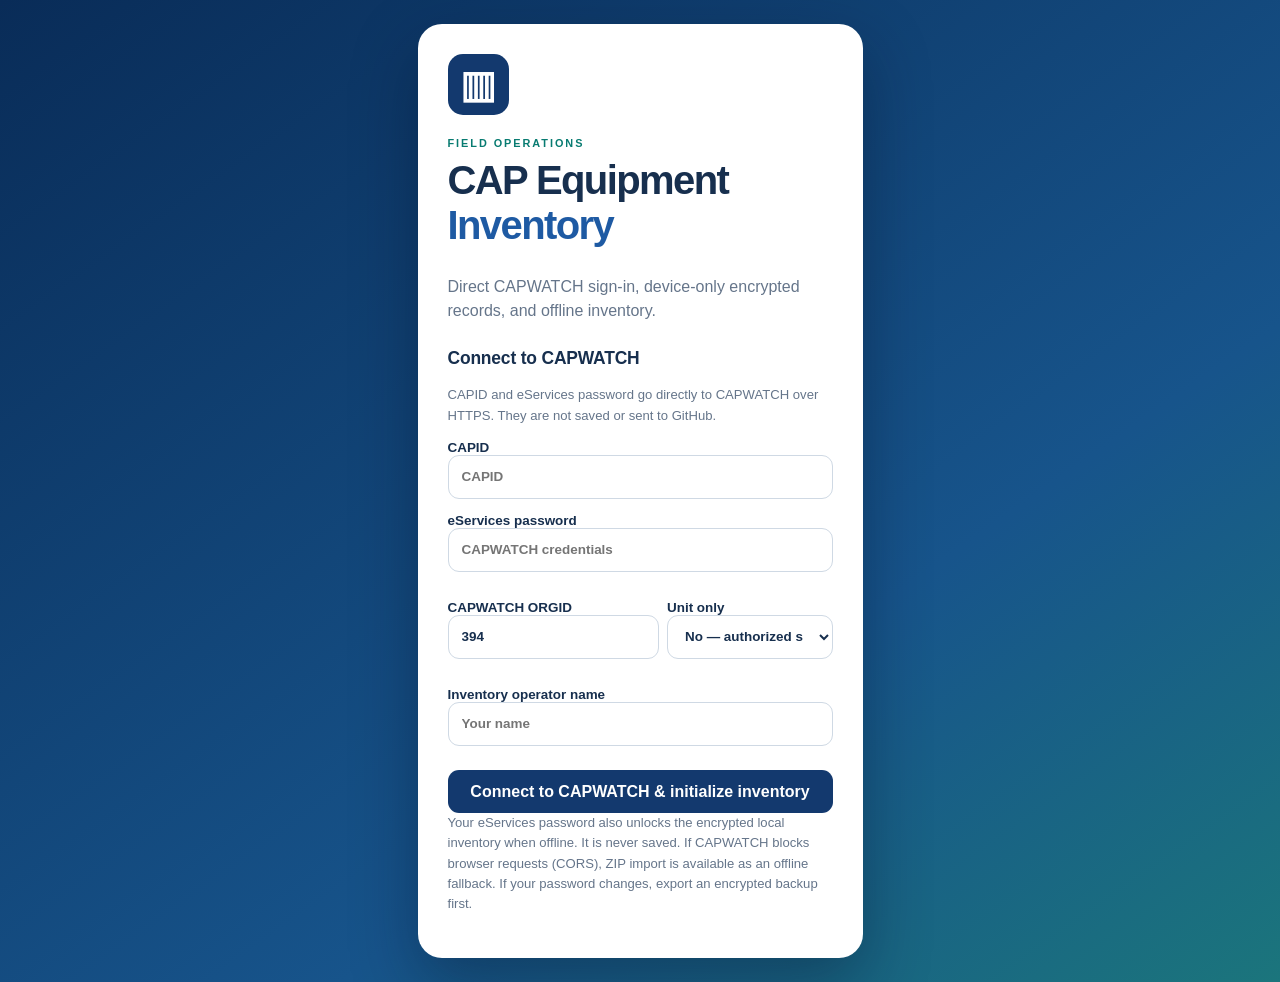
==== index.html @ 68d9207b "Publish offline CAP inventory PWA without CAPWATCH data" ====
<!doctype html>
<html lang="en"><head>
  <meta charset="utf-8"><meta name="viewport" content="width=device-width,initial-scale=1,viewport-fit=cover">
  <meta name="theme-color" content="#13396e"><meta name="apple-mobile-web-app-capable" content="yes"><meta name="apple-mobile-web-app-status-bar-style" content="default"><meta name="apple-mobile-web-app-title" content="CAP Inventory">
  <meta name="description" content="Offline, encrypted Civil Air Patrol equipment inventory and barcode scanning.">
  <meta http-equiv="Content-Security-Policy" content="default-src 'self'; script-src 'self'; style-src 'self'; img-src 'self' blob: data:; connect-src 'self' https://www.capnhq.gov; worker-src 'self'; object-src 'none'; base-uri 'self'; form-action 'self'">
  <link rel="manifest" href="manifest.webmanifest"><link rel="icon" type="image/png" sizes="192x192" href="icons/icon192.png"><link rel="apple-touch-icon" href="icons/icon192.png">
  <link rel="stylesheet" href="styles.css"><title>CAP Inventory</title>
</head><body>
  <div id="authScreen" class="auth-screen"><div class="auth-card">
    <div class="brand-symbol">▥</div><p class="eyebrow">FIELD OPERATIONS</p><h1>CAP Equipment<br><span>Inventory</span></h1><p class="muted">Direct CAPWATCH sign-in, device-only encrypted records, and offline inventory.</p>
    <form id="setupForm" hidden>
      <h2>Connect to CAPWATCH</h2>
      <p class="hint">CAPID and eServices password go directly to CAPWATCH over HTTPS. They are not saved or sent to GitHub.</p>
      <label>CAPID<input name="capid" inputmode="numeric" autocomplete="username" required placeholder="CAPID"></label>
      <label>eServices password<input name="cwpassword" type="password" autocomplete="current-password" required placeholder="CAPWATCH credentials"></label>
      <div class="input-row"><label>CAPWATCH ORGID<input name="orgid" value="394" required inputmode="numeric"></label><label>Unit only<select name="unitOnly"><option value="0">No — authorized scope</option><option value="1">Yes — one unit</option></select></label></div>
      <label>Inventory operator name<input name="name" required autocomplete="name" placeholder="Your name"></label>
      <button class="btn primary wide" type="submit">Connect to CAPWATCH &amp; initialize inventory</button>
      <p class="hint">Your eServices password also unlocks the encrypted local inventory when offline. It is never saved. If CAPWATCH blocks browser requests (CORS), ZIP import is available as an offline fallback. If your password changes, export an encrypted backup first.</p>
    </form>
    <form id="loginForm" hidden>
      <h2>CAPWATCH sign in</h2>
      <label>CAPID<input name="capid" inputmode="numeric" autocomplete="username" required placeholder="CAPID"></label>
      <label>eServices password<input name="cwpassword" type="password" autocomplete="current-password" required placeholder="eServices password"></label>
      <div class="input-row"><label>CAPWATCH ORGID<input name="orgid" value="394" inputmode="numeric"></label><label>Unit only<select name="unitOnly"><option value="0">No — authorized scope</option><option value="1">Yes — one unit</option></select></label></div>
      <button class="btn primary wide" type="submit">Sign in &amp; refresh equipment</button>
      <p class="hint">Online: authenticates and refreshes CAPWATCH on this device. Offline: the same password unlocks your existing encrypted records, without contacting CAPWATCH. Passwords are never stored.</p>
    </form>
    <div id="authStatus" class="alert" hidden></div>
  </div></div>
  <div id="app" hidden>
    <header class="topbar"><div class="app-brand"><span class="brand-mark">▥</span><div><b>CAP INVENTORY</b><small id="profileText">Local &amp; encrypted</small></div></div><div class="top-actions"><span class="offline-indicator" id="networkText">OFFLINE READY</span><button id="lockBtn" class="icon-btn" title="Lock">🔒</button></div></header>
    <div class="context-row"><label class="compact-label">UNIT<select id="unitSelect"></select></label><label class="compact-label">INVENTORY<select id="sessionSelect"></select></label><button id="newSessionTop" class="btn subtle mini" title="New inventory session">＋ New</button></div>
    <main>
      <section id="page-dashboard" class="page active"><div class="page-heading"><p class="eyebrow">CURRENT INVENTORY</p><h1>Field overview</h1><p id="dashboardSubtitle" class="muted"></p></div>
        <div id="emptyNotice" class="callout" hidden><h3>Start with CAPWATCH data</h3><p>Sign in to CAPWATCH to download equipment directly to this device.</p><button class="btn primary" data-go="settings">CAPWATCH sign in →</button></div>
        <div class="stat-grid"><div class="stat"><span>Assigned</span><strong id="statTotal">0</strong></div><div class="stat good"><span>Verified</span><strong id="statFound">0</strong></div><div class="stat warn"><span>Not scanned</span><strong id="statRemaining">0</strong></div><div class="stat"><span>Unexpected</span><strong id="statUnexpected">0</strong></div></div>
        <div class="panel"><div class="panel-title"><h2>Inventory completion</h2><strong id="progressPct">0%</strong></div><div class="progress-track"><div id="progressBar" class="progress-fill"></div></div><p id="progressLabel" class="hint">Start scanning to track your progress.</p></div>
        <div class="action-grid"><button class="action-button" data-go="scan"><span>▣</span><b>Scan equipment</b><small>Barcode + automatic photo</small></button><button class="action-button" id="outstandingButton"><span>⌕</span><b>Find outstanding</b><small>Equipment not yet scanned</small></button></div>
        <div class="panel"><div class="panel-title"><h2>Recent scans</h2><button class="link-btn" data-go="equipment">View all →</button></div><div id="recentScans" class="records"></div></div>
      </section>
      <section id="page-scan" class="page"><div class="page-heading"><p class="eyebrow">BARCODE VERIFICATION</p><h1>Scan equipment</h1><p class="muted">Code 39 • Automatically save a photo of the tag with each successful scan.</p></div>
        <div class="camera-panel"><div class="camera-stage"><video id="cameraVideo" autoplay muted playsinline></video><div class="camera-placeholder" id="cameraPlaceholder"><div class="barcode-art">▥</div><p>Camera is off</p><small>Point at the barcode label and hold steady</small></div><div class="scan-guide" id="scanGuide" hidden><span></span><span></span><span></span><span></span></div></div><div class="camera-controls"><button class="btn primary" id="startCamera">Start camera</button><button class="btn subtle" id="stopCamera" disabled>Stop camera</button><label class="inline-check"><input id="autoPhoto" type="checkbox" checked disabled> Save tag photo automatically</label></div><p class="hint" id="scannerStatus">Camera access requires HTTPS. Code 39 scanner supports sideways tags.</p></div>
        <form id="manualScanForm" class="panel"><label>Manual barcode entry (backup method)<div class="input-row"><input id="manualBarcode" type="text" placeholder="CAP2050354" autocapitalize="characters" spellcheck="false" required><button class="btn primary" type="submit">Record</button></div></label><p class="hint">Manual scans are marked as manual and will not have an automatically captured photo.</p></form>
        <div id="lastScanBox" class="result-box" hidden></div>
      </section>
      <section id="page-equipment" class="page"><div class="page-heading"><p class="eyebrow">EQUIPMENT REGISTER</p><h1>Equipment</h1><p class="muted">Tap any item to view CAPWATCH history, scans, and tag photos.</p></div><div class="panel"><input id="equipmentSearch" type="search" placeholder="Search barcode, serial, description, location…"><div class="segmented" id="equipmentFilters"><button class="selected" data-filter="outstanding">Not scanned</button><button data-filter="found">Verified</button><button data-filter="all">All</button><button data-filter="unexpected">Unexpected</button></div><p class="hint" id="equipmentCount"></p><div id="equipmentList" class="records"></div></div></section>
      <section id="page-sessions" class="page"><div class="page-heading"><p class="eyebrow">INVENTORY CYCLES</p><h1>Inventory sessions</h1><p class="muted">Each inventory is independent; previous verification history is preserved.</p></div><div class="panel"><h2>Start a new inventory</h2><form id="newSessionForm" class="input-row"><input name="name" required placeholder="e.g. Fall 2026 Annual Inventory"><button class="btn primary" type="submit">Create</button></form></div><div class="panel"><h2>Sessions for this unit</h2><div id="sessionsList" class="records"></div></div></section>
      <section id="page-settings" class="page"><div class="page-heading"><p class="eyebrow">DATA &amp; SECURITY</p><h1>Settings</h1><p class="muted">The website hosts application code only. Your equipment records and photos stay encrypted on this device.</p></div>
        <div class="panel"><h2>1. Download from CAPWATCH</h2><p>Enter your CAPID and eServices password. The app requests the authorized CAPWATCH ZIP <b>directly from CAPWATCH to this device</b> and extracts equipment records locally. No data is sent to GitHub or another server.</p>
          <form id="capwatchRefreshForm"><label>CAPID<input name="capid" inputmode="numeric" autocomplete="username" required placeholder="CAPID"></label><label>eServices password<input name="cwpassword" type="password" autocomplete="current-password" required placeholder="eServices password"></label><div class="input-row"><label>ORGID<input name="orgid" value="394" inputmode="numeric" required></label><label>Unit only<select name="unitOnly"><option value="0">No</option><option value="1">Yes</option></select></label></div><button class="btn primary" type="submit">Sign in &amp; download CAPWATCH</button></form>
          <p class="hint" id="capwatchDownloadStatus" role="status">This website requests CAPWATCH directly from your device over HTTPS. CAPWATCH must allow browser cross-origin requests (CORS). If the request is blocked, the website cannot bypass that restriction.</p>
          <details><summary>Fallback: import a CAPWATCH ZIP already on this device</summary><p class="hint">Use only if the browser blocks a direct CAPWATCH request. Select the ZIP or equipment TXT files. No uploads occur.</p><input id="capwatchFile" type="file" accept=".zip,.txt,.csv,application/zip" multiple><button class="btn secondary" id="importCapwatch" type="button">Import selected files</button></details>
          <p class="hint" id="importStatus">No equipment imported yet.</p></div>
        <div class="panel"><h2>2. Match ORGID to charter number</h2><p class="hint">Manual mapping. Enter the readable charter number for each CAPWATCH ORGID; for example <b>RMR-MT-001</b>.</p><div id="mappingList" class="records"></div><button id="saveMapping" class="btn primary">Save unit names</button></div>

        <div class="panel"><h2>3. Backups and CSV</h2><p>Save encrypted backups regularly. Removing the installed app or clearing browser data can delete your local inventory.</p><div class="button-row"><button class="btn secondary" id="exportBackup">Encrypted full backup</button><button class="btn subtle" id="restoreBackup">Restore backup</button><input type="file" id="backupFile" accept=".capbackup,.json" hidden><button class="btn subtle" id="exportCsv">Export inventory CSV</button></div></div>
        <div class="panel"><h2>Storage &amp; app</h2><p id="storageStatus" class="hint"></p><div class="button-row"><button class="btn subtle" id="persistStorage">Request persistent storage</button><button class="btn subtle" id="installButton">Install on phone</button></div><p class="hint">If Install isn't offered: Android Chrome → ⋮ → Add to Home screen / Install app; iPhone Safari → Share → Add to Home Screen.</p></div>
        <div class="panel"><h2>Account</h2><p id="accountSummary"></p><button id="signOutButton" class="btn subtle">Lock app</button></div>
      </section>
    </main>
    <nav class="bottomnav" aria-label="Pages"><button class="selected" data-go="dashboard"><span>▦</span><small>Home</small></button><button data-go="scan"><span>▣</span><small>Scan</small></button><button data-go="equipment"><span>⌕</span><small>Equipment</small></button><button data-go="sessions"><span>▤</span><small>Sessions</small></button><button data-go="settings"><span>⚙</span><small>Settings</small></button></nav>
  </div>
  <div class="overlay" id="detailOverlay" hidden><div class="detail-sheet"><div class="sheet-top"><strong>Equipment details</strong><button class="icon-btn" id="closeDetail" aria-label="Close">✕</button></div><div id="detailContent"></div></div></div>
  <div id="toast" class="toast" role="status" aria-live="polite" hidden></div>
  <script src="vendor/jszip.min.js"></script><script src="scanner.js"></script><script src="app.js"></script>
</body></html>
---- styles.css ----
:root{--navy:#13396e;--navy2:#0b2850;--blue:#1e5aa3;--ink:#172f4e;--muted:#65758a;--bg:#f3f6fa;--border:#dfe7f0;--white:#fff;--teal:#087b71;--green:#13775d;--yellow:#a15d02;--red:#b53734;--shadow:0 7px 28px #183b6610;font-family:Inter,ui-sans-serif,-apple-system,BlinkMacSystemFont,'Segoe UI',Arial,sans-serif;color:var(--ink)}*{box-sizing:border-box}html{height:100%;scroll-behavior:smooth}body{margin:0;min-height:100%;background:var(--bg)}button,input,select{font:inherit}button{cursor:pointer}button:disabled{cursor:not-allowed;opacity:.56}[hidden]{display:none!important}.muted{color:var(--muted);line-height:1.5}.hint{font-size:.82rem;color:var(--muted);line-height:1.55}h1,h2,h3,p{margin-top:0}h1{font-size:clamp(1.7rem,5vw,2.5rem);letter-spacing:-.04em;line-height:1.13}h2{font-size:1.09rem;letter-spacing:-.01em}h3{font-size:1rem}.eyebrow{letter-spacing:.18em;font-size:.68rem;font-weight:800;color:var(--teal);margin-bottom:9px}.auth-screen{min-height:100dvh;background:linear-gradient(145deg,#092c58,#17548b 65%,#1b757c);display:flex;align-items:center;justify-content:center;padding:24px}.auth-card{width:min(100%,445px);padding:30px;background:#fff;border-radius:24px;box-shadow:0 25px 65px #05132b61}.brand-symbol,.brand-mark{display:inline-flex;align-items:center;justify-content:center;background:var(--navy);color:white;font-weight:900}.brand-symbol{height:61px;width:61px;font-size:38px;border-radius:15px;margin-bottom:22px}.auth-card h1 span{color:var(--blue)}.auth-card h2{margin:25px 0 16px}.auth-card label,.panel label{display:block;font-size:.84rem;font-weight:750;margin:14px 0;color:var(--ink)}input,select{width:100%;background:#fff;color:var(--ink);border:1px solid #cfd9e4;border-radius:11px;padding:12px 13px;min-height:44px;outline:0}input:focus,select:focus{border-color:var(--blue);box-shadow:0 0 0 3px #346db728}input[type=file]{min-height:auto;font-size:.8rem}.btn{border:1px solid transparent;border-radius:11px;min-height:43px;padding:11px 16px;font-weight:750;text-align:center;line-height:1.2}.btn.primary{background:var(--navy);color:#fff}.btn.primary:hover{background:#23548b}.btn.secondary{background:#e3eef8;color:#143e71}.btn.subtle{background:white;border-color:var(--border);color:#244665}.btn.mini{padding:9px 12px;min-height:38px;white-space:nowrap}.btn.wide{width:100%;margin-top:10px}.alert{margin-top:16px;padding:13px;background:#fff1e6;color:#8f3c10;border:1px solid #f0d3bb;border-radius:10px}.topbar{position:sticky;top:0;z-index:10;background:var(--navy);color:#fff;padding:11px max(16px,calc((100vw - 1060px)/2));display:flex;align-items:center;justify-content:space-between;box-shadow:0 3px 15px #1c3b5f21}.app-brand{display:flex;gap:10px;align-items:center}.app-brand b{font-size:.93rem;letter-spacing:.08em}.app-brand small{display:block;color:#b9cde4;font-size:.72rem;margin-top:3px}.brand-mark{border-radius:8px;background:#ffffff24;width:40px;height:40px;font-size:26px}.top-actions{display:flex;align-items:center;gap:11px}.offline-indicator{font-size:.63rem;border:1px solid #ffffff55;border-radius:999px;padding:6px 8px;letter-spacing:.09em;font-weight:800;white-space:nowrap}.icon-btn{background:transparent;border:0;color:inherit;padding:7px;font-size:1rem}.context-row{max-width:1080px;margin:auto;display:flex;gap:11px;align-items:end;padding:14px 16px 2px}.compact-label{display:block;flex:1;min-width:0;font-size:.66rem;font-weight:900;letter-spacing:.10em;color:#576c82}.compact-label select{margin-top:6px;font-size:.83rem;font-weight:700;text-overflow:ellipsis;max-width:100%}main{max-width:1080px;margin:0 auto;padding:22px 16px 120px}.page{display:none}.page.active{display:block}.page-heading{margin-bottom:23px}.page-heading h1{margin-bottom:8px}.page-heading .muted{font-size:.93rem}.panel{border:1px solid var(--border);background:var(--white);border-radius:17px;padding:20px;margin:0 0 17px;box-shadow:var(--shadow)}.panel>h2{margin-bottom:14px}.panel>p:not(.hint){color:#526780;line-height:1.5}.panel-title{display:flex;align-items:center;justify-content:space-between;gap:12px;margin-bottom:14px}.panel-title h2{margin:0}.stat-grid{display:grid;grid-template-columns:repeat(4,minmax(0,1fr));gap:12px;margin-bottom:17px}.stat{border:1px solid var(--border);background:#fff;border-radius:15px;padding:16px;min-height:116px;box-shadow:var(--shadow)}.stat span{display:block;font-size:.78rem;color:var(--muted);font-weight:750;margin-bottom:12px}.stat strong{font-size:2rem;color:var(--navy);letter-spacing:-.06em}.stat.good strong{color:var(--green)}.stat.warn strong{color:#ac6811}.progress-track{height:12px;background:#e8edf3;border-radius:999px;overflow:hidden}.progress-fill{height:100%;width:0;background:linear-gradient(90deg,#0e8d8b,#29ad8a);border-radius:999px;transition:width .2s}.panel .hint:last-child{margin-bottom:0}.action-grid{display:grid;grid-template-columns:1fr 1fr;gap:12px;margin-bottom:17px}.action-button{text-align:left;background:#eaf0f9;border:1px solid #dce6f4;border-radius:15px;padding:18px;color:var(--navy);display:grid;gap:7px}.action-button>span{font-size:2rem}.action-button b{font-size:1.03rem}.action-button small{color:#627a93}.link-btn{border:0;background:none;color:var(--blue);font-weight:750}.callout{background:#e9f1fb;border:1px solid #b9d2ec;padding:20px;border-radius:16px;margin-bottom:18px}.callout p{color:#506887}.callout h3{margin-bottom:7px}.record{padding:13px 2px;border-bottom:1px solid var(--border);display:flex;align-items:center;gap:12px;text-align:left;width:100%;background:transparent;border-left:0;border-right:0;border-top:0;color:var(--ink)}.record:last-child{border-bottom:0}.record button{cursor:pointer}.record .record-body{flex:1;min-width:0}.record strong{display:block;font-size:.94rem;margin-bottom:4px}.record small{color:var(--muted);font-size:.78rem;line-height:1.5;display:block}.record .right{font-size:.83rem;color:var(--muted);white-space:nowrap}.badge{display:inline-block;align-self:center;padding:5px 8px;border-radius:999px;font-size:.69rem;font-weight:800;white-space:nowrap;background:#e8eef5;color:#4a6380}.badge.found{background:#def4e9;color:#117251}.badge.missing{background:#fff0d5;color:#9b5b04}.badge.unexpected{background:#fce7e5;color:#a73130}.empty-record{color:var(--muted);font-size:.91rem;line-height:1.6;padding:20px 3px}.camera-panel{background:#fff;border:1px solid var(--border);border-radius:17px;overflow:hidden;margin-bottom:17px}.camera-stage{position:relative;background:#101b2b;aspect-ratio:4/3;max-height:490px;min-height:220px}.camera-stage video{width:100%;height:100%;object-fit:cover;display:block}.camera-placeholder{position:absolute;inset:0;display:flex;flex-direction:column;justify-content:center;align-items:center;color:#e0eaf6;text-align:center;pointer-events:none}.camera-placeholder .barcode-art{font-size:5rem;line-height:1}.camera-placeholder p{font-weight:800;margin:10px 0 0}.camera-placeholder small{color:#9bb5d1;margin-top:10px}.camera-controls{display:flex;align-items:center;gap:10px;flex-wrap:wrap;padding:15px}.camera-panel>p{padding:0 16px 12px}.scan-guide{position:absolute;inset:19% 10%;pointer-events:none}.scan-guide span{position:absolute;width:33px;height:33px;border:3px solid #55f2c6}.scan-guide span:nth-child(1){top:0;left:0;border-right:0;border-bottom:0}.scan-guide span:nth-child(2){top:0;right:0;border-left:0;border-bottom:0}.scan-guide span:nth-child(3){bottom:0;left:0;border-right:0;border-top:0}.scan-guide span:nth-child(4){bottom:0;right:0;border-left:0;border-top:0}.inline-check{font-size:.8rem;color:var(--muted);display:flex;align-items:center;gap:7px}.inline-check input{width:15px;min-height:0}.input-row{display:flex;align-items:stretch;gap:8px}.input-row input{flex:1;min-width:0}.result-box{border-radius:14px;padding:16px;border:1px solid #a8d6c1;background:#e9f7ef;margin-bottom:17px}.result-box.error{border-color:#eac7c2;background:#fff0ed}.result-box h2{margin-bottom:5px}.result-box p{margin-bottom:8px}.segmented{display:flex;gap:6px;overflow:auto;padding:14px 0 5px}.segmented button{border:1px solid var(--border);background:#f3f6fa;border-radius:10px;white-space:nowrap;padding:9px 12px;font-weight:750;font-size:.76rem;color:#425a74}.segmented button.selected{background:var(--navy);border-color:var(--navy);color:white}.button-row{display:flex;gap:9px;flex-wrap:wrap}.mapping-row{display:grid;grid-template-columns:minmax(72px,.3fr) minmax(0,1fr) minmax(0,2fr);gap:8px;align-items:center;padding:8px 0;border-bottom:1px solid var(--border)}.mapping-row input{min-width:0;font-size:.85rem}.mapping-row small{color:var(--muted);font-size:.72rem}.bottomnav{position:fixed;bottom:0;z-index:10;left:0;right:0;display:flex;justify-content:space-around;background:#fff;box-shadow:0 -2px 18px #12325121;padding:7px 4px calc(7px + env(safe-area-inset-bottom));border-top:1px solid var(--border)}.bottomnav button{background:none;border:0;padding:5px 8px;display:flex;flex-direction:column;align-items:center;gap:4px;color:#708296;min-width:60px;border-radius:11px}.bottomnav button span{font-size:1.4rem;line-height:1}.bottomnav button small{font-size:.67rem;font-weight:750}.bottomnav button.selected{color:var(--navy);background:#edf3fa}.overlay{position:fixed;inset:0;background:#06182c96;z-index:20;display:flex;justify-content:flex-end}.detail-sheet{background:white;overflow-y:auto;width:min(100%,680px);height:100%;padding:20px max(20px,env(safe-area-inset-right));box-shadow:-10px 0 30px #0002}.sheet-top{display:flex;justify-content:space-between;align-items:center;border-bottom:1px solid var(--border);padding-bottom:15px}.detail-section{padding:17px 0;border-bottom:1px solid var(--border)}.detail-section h2{margin-bottom:13px}.detail-grid{display:grid;grid-template-columns:minmax(0,1fr) minmax(0,1fr);gap:8px 15px}.field{font-size:.85rem;min-width:0;overflow-wrap:anywhere}.field small{display:block;color:var(--muted);margin-bottom:4px}.field strong{font-weight:650}.history-entry{border-left:3px solid #aec6db;padding:8px 12px;margin-bottom:10px;background:#f6f9fc;border-radius:0 7px 7px 0;font-size:.86rem}.photo{width:min(100%,480px);border-radius:10px;display:block;margin:8px 0}.toast{position:fixed;z-index:40;left:50%;transform:translateX(-50%);bottom:94px;padding:12px 17px;background:#132f51;color:white;box-shadow:0 6px 20px #091a3f50;border-radius:12px;max-width:92vw;text-align:center;font-size:.9rem}@media(max-width:690px){.stat-grid{grid-template-columns:repeat(2,minmax(0,1fr))}.context-row{gap:6px}.compact-label select{font-size:.76rem;padding:10px 6px}.topbar{padding:9px 12px}.app-brand b{font-size:.83rem}.offline-indicator{font-size:.52rem}.panel{padding:16px}.page-heading{margin-bottom:17px}.page-heading h1{font-size:1.85rem}.action-grid{gap:9px}.action-button{padding:14px}.input-row .btn{padding:10px 12px}.mapping-row{grid-template-columns:54px 1fr;gap:7px}.mapping-row small{grid-column:1 / -1}.detail-grid{grid-template-columns:1fr 1fr}.camera-stage{min-height:260px}}@media(min-width:900px){.bottomnav{position:sticky;bottom:0;max-width:1080px;margin:auto;border-radius:16px 16px 0 0}.bottomnav button{min-width:120px}main{padding-bottom:30px}}
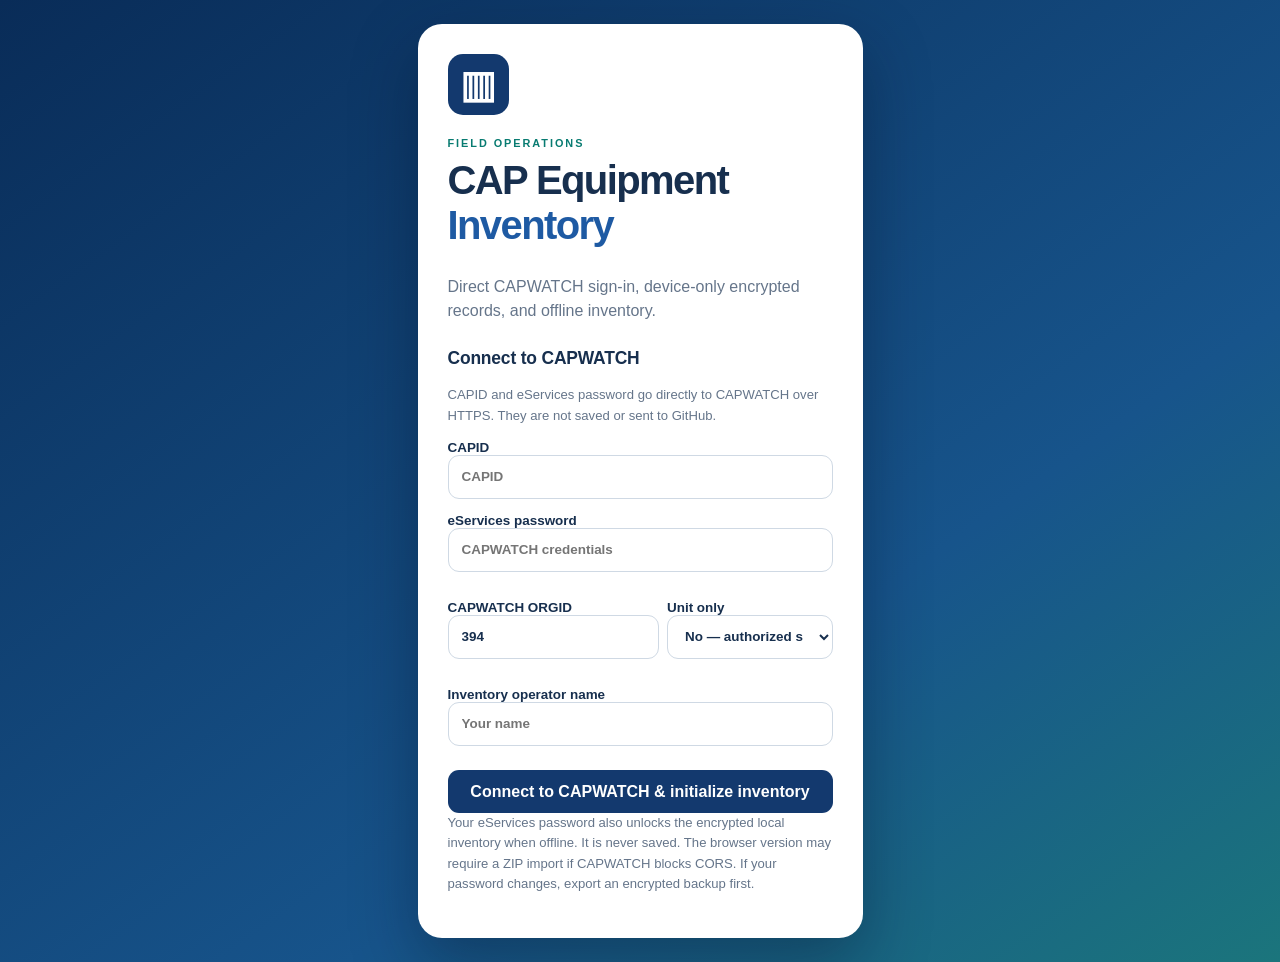
==== commit ada42733: "Improve Android Code 39 scanning and exact equipment reconciliation" ====
--- a/index.html
+++ b/index.html
@@ -17,7 +17,7 @@
       <div class="input-row"><label>CAPWATCH ORGID<input name="orgid" value="394" required inputmode="numeric"></label><label>Unit only<select name="unitOnly"><option value="0">No — authorized scope</option><option value="1">Yes — one unit</option></select></label></div>
       <label>Inventory operator name<input name="name" required autocomplete="name" placeholder="Your name"></label>
       <button class="btn primary wide" type="submit">Connect to CAPWATCH &amp; initialize inventory</button>
-      <p class="hint">Your eServices password also unlocks the encrypted local inventory when offline. It is never saved. If CAPWATCH blocks browser requests (CORS), ZIP import is available as an offline fallback. If your password changes, export an encrypted backup first.</p>
+      <p class="hint">Your eServices password also unlocks the encrypted local inventory when offline. It is never saved. The browser version may require a ZIP import if CAPWATCH blocks CORS. If your password changes, export an encrypted backup first.</p>
     </form>
     <form id="loginForm" hidden>
       <h2>CAPWATCH sign in</h2>
@@ -50,12 +50,13 @@
       <section id="page-settings" class="page"><div class="page-heading"><p class="eyebrow">DATA &amp; SECURITY</p><h1>Settings</h1><p class="muted">The website hosts application code only. Your equipment records and photos stay encrypted on this device.</p></div>
         <div class="panel"><h2>1. Download from CAPWATCH</h2><p>Enter your CAPID and eServices password. The app requests the authorized CAPWATCH ZIP <b>directly from CAPWATCH to this device</b> and extracts equipment records locally. No data is sent to GitHub or another server.</p>
           <form id="capwatchRefreshForm"><label>CAPID<input name="capid" inputmode="numeric" autocomplete="username" required placeholder="CAPID"></label><label>eServices password<input name="cwpassword" type="password" autocomplete="current-password" required placeholder="eServices password"></label><div class="input-row"><label>ORGID<input name="orgid" value="394" inputmode="numeric" required></label><label>Unit only<select name="unitOnly"><option value="0">No</option><option value="1">Yes</option></select></label></div><button class="btn primary" type="submit">Sign in &amp; download CAPWATCH</button></form>
-          <p class="hint" id="capwatchDownloadStatus" role="status">This website requests CAPWATCH directly from your device over HTTPS. CAPWATCH must allow browser cross-origin requests (CORS). If the request is blocked, the website cannot bypass that restriction.</p>
+          <p class="hint" id="capwatchDownloadStatus" role="status">Android APK connects natively and directly to CAPWATCH. A browser-installed PWA may be blocked by CAPWATCH CORS settings.</p>
           <details><summary>Fallback: import a CAPWATCH ZIP already on this device</summary><p class="hint">Use only if the browser blocks a direct CAPWATCH request. Select the ZIP or equipment TXT files. No uploads occur.</p><input id="capwatchFile" type="file" accept=".zip,.txt,.csv,application/zip" multiple><button class="btn secondary" id="importCapwatch" type="button">Import selected files</button></details>
           <p class="hint" id="importStatus">No equipment imported yet.</p></div>
         <div class="panel"><h2>2. Match ORGID to charter number</h2><p class="hint">Manual mapping. Enter the readable charter number for each CAPWATCH ORGID; for example <b>RMR-MT-001</b>.</p><div id="mappingList" class="records"></div><button id="saveMapping" class="btn primary">Save unit names</button></div>
 
-        <div class="panel"><h2>3. Backups and CSV</h2><p>Save encrypted backups regularly. Removing the installed app or clearing browser data can delete your local inventory.</p><div class="button-row"><button class="btn secondary" id="exportBackup">Encrypted full backup</button><button class="btn subtle" id="restoreBackup">Restore backup</button><input type="file" id="backupFile" accept=".capbackup,.json" hidden><button class="btn subtle" id="exportCsv">Export inventory CSV</button></div></div>
+        <div class="panel"><h2>3. Review erroneous scan readings</h2><p class="hint">Clear only unverified exceptions in the current inventory. Verified equipment remains intact. You can also delete individual exceptions under Equipment → Unexpected.</p><button class="btn subtle" id="clearUnexpected">Clear unverified exceptions</button></div>
+        <div class="panel"><h2>4. Backups and CSV</h2><p>Save encrypted backups regularly. Removing the installed app or clearing browser data can delete your local inventory.</p><div class="button-row"><button class="btn secondary" id="exportBackup">Encrypted full backup</button><button class="btn subtle" id="restoreBackup">Restore backup</button><input type="file" id="backupFile" accept=".capbackup,.json" hidden><button class="btn subtle" id="exportCsv">Export inventory CSV</button></div></div>
         <div class="panel"><h2>Storage &amp; app</h2><p id="storageStatus" class="hint"></p><div class="button-row"><button class="btn subtle" id="persistStorage">Request persistent storage</button><button class="btn subtle" id="installButton">Install on phone</button></div><p class="hint">If Install isn't offered: Android Chrome → ⋮ → Add to Home screen / Install app; iPhone Safari → Share → Add to Home Screen.</p></div>
         <div class="panel"><h2>Account</h2><p id="accountSummary"></p><button id="signOutButton" class="btn subtle">Lock app</button></div>
       </section>
@@ -65,4 +66,4 @@
   <div class="overlay" id="detailOverlay" hidden><div class="detail-sheet"><div class="sheet-top"><strong>Equipment details</strong><button class="icon-btn" id="closeDetail" aria-label="Close">✕</button></div><div id="detailContent"></div></div></div>
   <div id="toast" class="toast" role="status" aria-live="polite" hidden></div>
   <script src="vendor/jszip.min.js"></script><script src="scanner.js"></script><script src="app.js"></script>
-</body></html>
+</body></html>
--- a/styles.css
+++ b/styles.css
@@ -1 +1,8 @@
 :root{--navy:#13396e;--navy2:#0b2850;--blue:#1e5aa3;--ink:#172f4e;--muted:#65758a;--bg:#f3f6fa;--border:#dfe7f0;--white:#fff;--teal:#087b71;--green:#13775d;--yellow:#a15d02;--red:#b53734;--shadow:0 7px 28px #183b6610;font-family:Inter,ui-sans-serif,-apple-system,BlinkMacSystemFont,'Segoe UI',Arial,sans-serif;color:var(--ink)}*{box-sizing:border-box}html{height:100%;scroll-behavior:smooth}body{margin:0;min-height:100%;background:var(--bg)}button,input,select{font:inherit}button{cursor:pointer}button:disabled{cursor:not-allowed;opacity:.56}[hidden]{display:none!important}.muted{color:var(--muted);line-height:1.5}.hint{font-size:.82rem;color:var(--muted);line-height:1.55}h1,h2,h3,p{margin-top:0}h1{font-size:clamp(1.7rem,5vw,2.5rem);letter-spacing:-.04em;line-height:1.13}h2{font-size:1.09rem;letter-spacing:-.01em}h3{font-size:1rem}.eyebrow{letter-spacing:.18em;font-size:.68rem;font-weight:800;color:var(--teal);margin-bottom:9px}.auth-screen{min-height:100dvh;background:linear-gradient(145deg,#092c58,#17548b 65%,#1b757c);display:flex;align-items:center;justify-content:center;padding:24px}.auth-card{width:min(100%,445px);padding:30px;background:#fff;border-radius:24px;box-shadow:0 25px 65px #05132b61}.brand-symbol,.brand-mark{display:inline-flex;align-items:center;justify-content:center;background:var(--navy);color:white;font-weight:900}.brand-symbol{height:61px;width:61px;font-size:38px;border-radius:15px;margin-bottom:22px}.auth-card h1 span{color:var(--blue)}.auth-card h2{margin:25px 0 16px}.auth-card label,.panel label{display:block;font-size:.84rem;font-weight:750;margin:14px 0;color:var(--ink)}input,select{width:100%;background:#fff;color:var(--ink);border:1px solid #cfd9e4;border-radius:11px;padding:12px 13px;min-height:44px;outline:0}input:focus,select:focus{border-color:var(--blue);box-shadow:0 0 0 3px #346db728}input[type=file]{min-height:auto;font-size:.8rem}.btn{border:1px solid transparent;border-radius:11px;min-height:43px;padding:11px 16px;font-weight:750;text-align:center;line-height:1.2}.btn.primary{background:var(--navy);color:#fff}.btn.primary:hover{background:#23548b}.btn.secondary{background:#e3eef8;color:#143e71}.btn.subtle{background:white;border-color:var(--border);color:#244665}.btn.mini{padding:9px 12px;min-height:38px;white-space:nowrap}.btn.wide{width:100%;margin-top:10px}.alert{margin-top:16px;padding:13px;background:#fff1e6;color:#8f3c10;border:1px solid #f0d3bb;border-radius:10px}.topbar{position:sticky;top:0;z-index:10;background:var(--navy);color:#fff;padding:11px max(16px,calc((100vw - 1060px)/2));display:flex;align-items:center;justify-content:space-between;box-shadow:0 3px 15px #1c3b5f21}.app-brand{display:flex;gap:10px;align-items:center}.app-brand b{font-size:.93rem;letter-spacing:.08em}.app-brand small{display:block;color:#b9cde4;font-size:.72rem;margin-top:3px}.brand-mark{border-radius:8px;background:#ffffff24;width:40px;height:40px;font-size:26px}.top-actions{display:flex;align-items:center;gap:11px}.offline-indicator{font-size:.63rem;border:1px solid #ffffff55;border-radius:999px;padding:6px 8px;letter-spacing:.09em;font-weight:800;white-space:nowrap}.icon-btn{background:transparent;border:0;color:inherit;padding:7px;font-size:1rem}.context-row{max-width:1080px;margin:auto;display:flex;gap:11px;align-items:end;padding:14px 16px 2px}.compact-label{display:block;flex:1;min-width:0;font-size:.66rem;font-weight:900;letter-spacing:.10em;color:#576c82}.compact-label select{margin-top:6px;font-size:.83rem;font-weight:700;text-overflow:ellipsis;max-width:100%}main{max-width:1080px;margin:0 auto;padding:22px 16px 120px}.page{display:none}.page.active{display:block}.page-heading{margin-bottom:23px}.page-heading h1{margin-bottom:8px}.page-heading .muted{font-size:.93rem}.panel{border:1px solid var(--border);background:var(--white);border-radius:17px;padding:20px;margin:0 0 17px;box-shadow:var(--shadow)}.panel>h2{margin-bottom:14px}.panel>p:not(.hint){color:#526780;line-height:1.5}.panel-title{display:flex;align-items:center;justify-content:space-between;gap:12px;margin-bottom:14px}.panel-title h2{margin:0}.stat-grid{display:grid;grid-template-columns:repeat(4,minmax(0,1fr));gap:12px;margin-bottom:17px}.stat{border:1px solid var(--border);background:#fff;border-radius:15px;padding:16px;min-height:116px;box-shadow:var(--shadow)}.stat span{display:block;font-size:.78rem;color:var(--muted);font-weight:750;margin-bottom:12px}.stat strong{font-size:2rem;color:var(--navy);letter-spacing:-.06em}.stat.good strong{color:var(--green)}.stat.warn strong{color:#ac6811}.progress-track{height:12px;background:#e8edf3;border-radius:999px;overflow:hidden}.progress-fill{height:100%;width:0;background:linear-gradient(90deg,#0e8d8b,#29ad8a);border-radius:999px;transition:width .2s}.panel .hint:last-child{margin-bottom:0}.action-grid{display:grid;grid-template-columns:1fr 1fr;gap:12px;margin-bottom:17px}.action-button{text-align:left;background:#eaf0f9;border:1px solid #dce6f4;border-radius:15px;padding:18px;color:var(--navy);display:grid;gap:7px}.action-button>span{font-size:2rem}.action-button b{font-size:1.03rem}.action-button small{color:#627a93}.link-btn{border:0;background:none;color:var(--blue);font-weight:750}.callout{background:#e9f1fb;border:1px solid #b9d2ec;padding:20px;border-radius:16px;margin-bottom:18px}.callout p{color:#506887}.callout h3{margin-bottom:7px}.record{padding:13px 2px;border-bottom:1px solid var(--border);display:flex;align-items:center;gap:12px;text-align:left;width:100%;background:transparent;border-left:0;border-right:0;border-top:0;color:var(--ink)}.record:last-child{border-bottom:0}.record button{cursor:pointer}.record .record-body{flex:1;min-width:0}.record strong{display:block;font-size:.94rem;margin-bottom:4px}.record small{color:var(--muted);font-size:.78rem;line-height:1.5;display:block}.record .right{font-size:.83rem;color:var(--muted);white-space:nowrap}.badge{display:inline-block;align-self:center;padding:5px 8px;border-radius:999px;font-size:.69rem;font-weight:800;white-space:nowrap;background:#e8eef5;color:#4a6380}.badge.found{background:#def4e9;color:#117251}.badge.missing{background:#fff0d5;color:#9b5b04}.badge.unexpected{background:#fce7e5;color:#a73130}.empty-record{color:var(--muted);font-size:.91rem;line-height:1.6;padding:20px 3px}.camera-panel{background:#fff;border:1px solid var(--border);border-radius:17px;overflow:hidden;margin-bottom:17px}.camera-stage{position:relative;background:#101b2b;aspect-ratio:4/3;max-height:490px;min-height:220px}.camera-stage video{width:100%;height:100%;object-fit:cover;display:block}.camera-placeholder{position:absolute;inset:0;display:flex;flex-direction:column;justify-content:center;align-items:center;color:#e0eaf6;text-align:center;pointer-events:none}.camera-placeholder .barcode-art{font-size:5rem;line-height:1}.camera-placeholder p{font-weight:800;margin:10px 0 0}.camera-placeholder small{color:#9bb5d1;margin-top:10px}.camera-controls{display:flex;align-items:center;gap:10px;flex-wrap:wrap;padding:15px}.camera-panel>p{padding:0 16px 12px}.scan-guide{position:absolute;inset:19% 10%;pointer-events:none}.scan-guide span{position:absolute;width:33px;height:33px;border:3px solid #55f2c6}.scan-guide span:nth-child(1){top:0;left:0;border-right:0;border-bottom:0}.scan-guide span:nth-child(2){top:0;right:0;border-left:0;border-bottom:0}.scan-guide span:nth-child(3){bottom:0;left:0;border-right:0;border-top:0}.scan-guide span:nth-child(4){bottom:0;right:0;border-left:0;border-top:0}.inline-check{font-size:.8rem;color:var(--muted);display:flex;align-items:center;gap:7px}.inline-check input{width:15px;min-height:0}.input-row{display:flex;align-items:stretch;gap:8px}.input-row input{flex:1;min-width:0}.result-box{border-radius:14px;padding:16px;border:1px solid #a8d6c1;background:#e9f7ef;margin-bottom:17px}.result-box.error{border-color:#eac7c2;background:#fff0ed}.result-box h2{margin-bottom:5px}.result-box p{margin-bottom:8px}.segmented{display:flex;gap:6px;overflow:auto;padding:14px 0 5px}.segmented button{border:1px solid var(--border);background:#f3f6fa;border-radius:10px;white-space:nowrap;padding:9px 12px;font-weight:750;font-size:.76rem;color:#425a74}.segmented button.selected{background:var(--navy);border-color:var(--navy);color:white}.button-row{display:flex;gap:9px;flex-wrap:wrap}.mapping-row{display:grid;grid-template-columns:minmax(72px,.3fr) minmax(0,1fr) minmax(0,2fr);gap:8px;align-items:center;padding:8px 0;border-bottom:1px solid var(--border)}.mapping-row input{min-width:0;font-size:.85rem}.mapping-row small{color:var(--muted);font-size:.72rem}.bottomnav{position:fixed;bottom:0;z-index:10;left:0;right:0;display:flex;justify-content:space-around;background:#fff;box-shadow:0 -2px 18px #12325121;padding:7px 4px calc(7px + env(safe-area-inset-bottom));border-top:1px solid var(--border)}.bottomnav button{background:none;border:0;padding:5px 8px;display:flex;flex-direction:column;align-items:center;gap:4px;color:#708296;min-width:60px;border-radius:11px}.bottomnav button span{font-size:1.4rem;line-height:1}.bottomnav button small{font-size:.67rem;font-weight:750}.bottomnav button.selected{color:var(--navy);background:#edf3fa}.overlay{position:fixed;inset:0;background:#06182c96;z-index:20;display:flex;justify-content:flex-end}.detail-sheet{background:white;overflow-y:auto;width:min(100%,680px);height:100%;padding:20px max(20px,env(safe-area-inset-right));box-shadow:-10px 0 30px #0002}.sheet-top{display:flex;justify-content:space-between;align-items:center;border-bottom:1px solid var(--border);padding-bottom:15px}.detail-section{padding:17px 0;border-bottom:1px solid var(--border)}.detail-section h2{margin-bottom:13px}.detail-grid{display:grid;grid-template-columns:minmax(0,1fr) minmax(0,1fr);gap:8px 15px}.field{font-size:.85rem;min-width:0;overflow-wrap:anywhere}.field small{display:block;color:var(--muted);margin-bottom:4px}.field strong{font-weight:650}.history-entry{border-left:3px solid #aec6db;padding:8px 12px;margin-bottom:10px;background:#f6f9fc;border-radius:0 7px 7px 0;font-size:.86rem}.photo{width:min(100%,480px);border-radius:10px;display:block;margin:8px 0}.toast{position:fixed;z-index:40;left:50%;transform:translateX(-50%);bottom:94px;padding:12px 17px;background:#132f51;color:white;box-shadow:0 6px 20px #091a3f50;border-radius:12px;max-width:92vw;text-align:center;font-size:.9rem}@media(max-width:690px){.stat-grid{grid-template-columns:repeat(2,minmax(0,1fr))}.context-row{gap:6px}.compact-label select{font-size:.76rem;padding:10px 6px}.topbar{padding:9px 12px}.app-brand b{font-size:.83rem}.offline-indicator{font-size:.52rem}.panel{padding:16px}.page-heading{margin-bottom:17px}.page-heading h1{font-size:1.85rem}.action-grid{gap:9px}.action-button{padding:14px}.input-row .btn{padding:10px 12px}.mapping-row{grid-template-columns:54px 1fr;gap:7px}.mapping-row small{grid-column:1 / -1}.detail-grid{grid-template-columns:1fr 1fr}.camera-stage{min-height:260px}}@media(min-width:900px){.bottomnav{position:sticky;bottom:0;max-width:1080px;margin:auto;border-radius:16px 16px 0 0}.bottomnav button{min-width:120px}main{padding-bottom:30px}}
+
+/* Direct navigation alternative for API endpoints without CORS support. */
+.download-alternative{margin:18px 0;padding:16px;border:1px solid #dbe4ef;border-radius:12px;background:#f8faff}
+.download-alternative h3{font-size:1rem;margin:0 0 8px;color:#152b4c}
+.download-alternative p{line-height:1.55}
+.download-alternative .btn{display:inline-block;max-width:100%;white-space:normal;text-decoration:none}
+.download-alternative code{white-space:nowrap}
